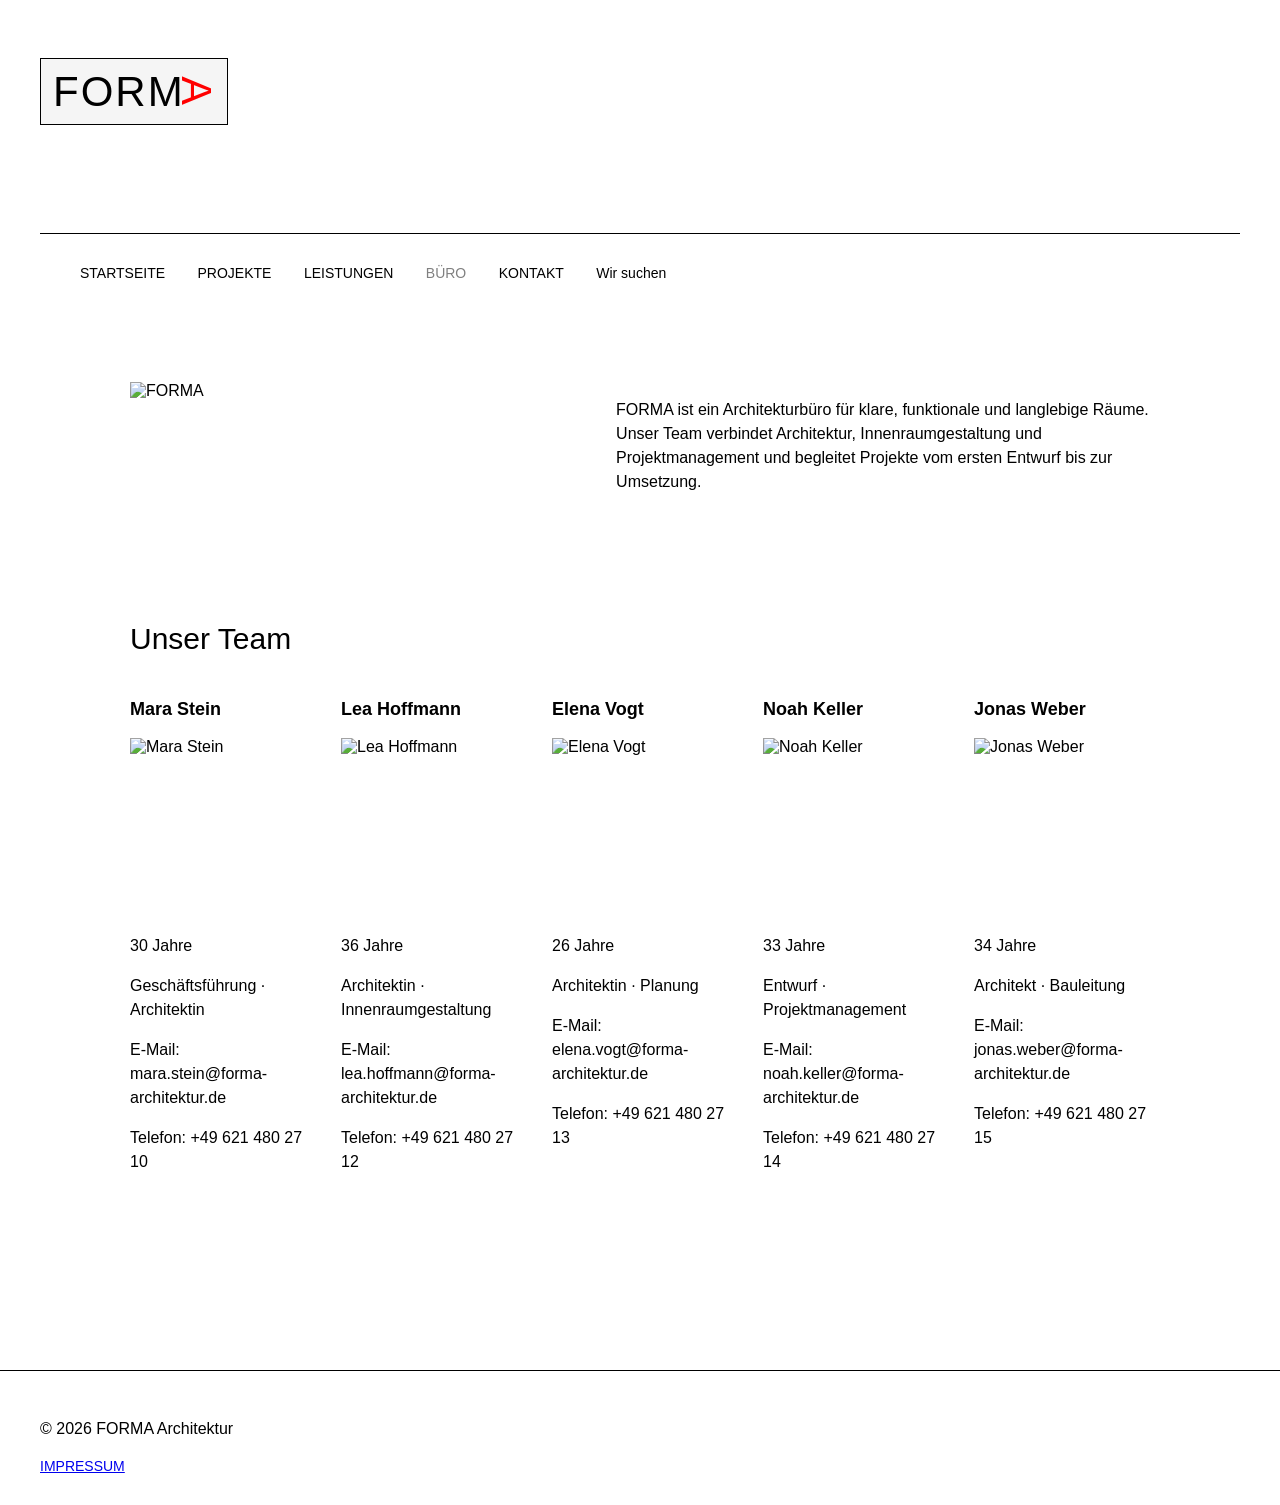
==== büro.html @ d7355c4c "Add files via upload" ====
<!DOCTYPE html>
<html>

<head>
 <meta charset="UTF-8"> 
 <meta name="viewport" content"widht=device-width, initial-scale=1.0">

    <title> FORMA Architektur </title>
    <link rel="stylesheet" href="style.css">
</head>
<body>
   <header> 
    <h1 class="logo">FORM<span class="logo-a">A</span></h1>
   <nav>
    <a href="index.html">STARTSEITE</a>
    <a href="projekte.html">PROJEKTE</a>
    <a href="leistungen.html">LEISTUNGEN</a>
    <a class="aktiv" href="büro.html">BÜRO</a>
    <a href="kontakt.html">KONTAKT</a>
    <a href="jobs.html">Wir suchen</a>
   </nav>
   </header>

   <main>
    <div="buero-intro">
   
    <section class="team">

     <img src="bilder/büro1.jpg" alt="FORMA">

     <p>
       FORMA ist ein Architekturbüro für klare, funktionale und
       langlebige Räume. Unser Team verbindet Architektur,
       Innenraumgestaltung und Projektmanagement und begleitet
       Projekte vom ersten Entwurf bis zur Umsetzung.
     </p>

     </section>
     

     <h2>Unser Team</h2>
    <section class="team"">


     <article>
     <h3>Mara Stein</h3>
     <img src="bilder/mara.jpg" alt="Mara Stein">
     <p>30 Jahre</p>
     <p>Geschäftsführung · Architektin</p> 
     <p>E-Mail: mara.stein@forma-architektur.de</p> 
     <p>Telefon: +49 621 480 27 10</p>

     </article>

     <article>
     <h3>Lea Hoffmann</h3>
     <img src="bilder/lea.jpg" alt="Lea Hoffmann">
     <p>36 Jahre</p>
     <p>Architektin · Innenraumgestaltung</p>
     <p>E-Mail: lea.hoffmann@forma-architektur.de</p>
     <p>Telefon: +49 621 480 27 12</p>

     </article>

     <article>

     <h3>Elena Vogt</h3>
    <img src="bilder/Elena.jpg" alt="Elena Vogt">
     <p>26 Jahre</p>
     <p>Architektin · Planung</p>
     <p>E-Mail: elena.vogt@forma-architektur.de</p>
     <p>Telefon: +49 621 480 27 13</p>

     </article>

     <article>
     <h3>Noah Keller</h3>
     <img src="bilder/noah.jpg" alt="Noah Keller">
     <p>33 Jahre</p>
     <p>Entwurf · Projektmanagement</p>
     <p>E-Mail: noah.keller@forma-architektur.de</p>
     <p>Telefon: +49 621 480 27 14</p>

     </article>
    
    
     <article>

     <h3>Jonas Weber</h3>
     <img src="bilder/jonas.jpg" alt="Jonas Weber">
     <p>34 Jahre</p>
     <p>Architekt · Bauleitung</p>
     <p>E-Mail: jonas.weber@forma-architektur.de</p>
     <p>Telefon: +49 621 480 27 15</p>

     </article>
    
     </section>

    </main>
<footer>
    <p>© 2026 FORMA Architektur</p>
    <a href="impressum.html">IMPRESSUM</a>
</footer>
</body>

</html>
---- style.css ----
* {
    box-sizing: border-box;
}

body {
    margin: 0;
    font-family: Arial, Helvetica, sans-serif;
    color: black;
    background-color: white;
}

header {
    padding: 30px 40px;
}

.logo {
    display: inline-block;
    padding: 8px 12px;
    background-color: rgb(245 245 245);
    border: 1px solid black;
    font-size: 42px;
    letter-spacing: 2px;
    font-weight: normal;
}

.logo-a {
    display: inline-block;
    color: red;
    font-size: 43px;
    transform: rotate(90deg) translateY(4px);
}

nav {
    margin-top: 80px;
    padding: 30px 40px;
    border-top: 1px solid black;
}

nav a {
    color: black;
    text-decoration: none;
    margin-right: 28px;
    font-size: 14px;
}
 
nav a:hover {
    opacity: 0.5;
}

main {
    max-width: 1100px;
    margin-inline: auto;
    padding: 40px;
}

h1 {
    font-size: 48px;
    font-weight: normal;
}

h2 {
    font-size: 30px;
    font-weight: normal;
}

h3 {
    font-size: 18px;
}

p {
    font-size: 16px;
    line-height: 1.5;
    max-width: 60ch;
}

img {
    max-width: 100%;
    height: auto;
    display: block;
}

main > img {
    width: 70%;
    max-height: 300px;
    object-fit: cover;
    margin: 30px 0;
}

section {
    margin-bottom: 60px;
}

.leistungen {
    display: flex;
    flex-wrap: wrap;
    gap: 25px;
}

.leistung {
    width: 30%;
    border: 1px solid black;
    padding: 25px;
    min-height: 150px;
}

footer {
    margin-top: 80px;
    padding: 30px 40px;
    border-top: 1px solid black;
}

footer a {
    font-size: 14px;
}

main a {
    color: red;
    text-decoration: none;
    border-bottom: 1px solid red;
}

main a:hover {
    opacity: 0.5;
}

.projekt-liste {
    display: flex;
    flex-wrap: wrap;
    gap: 30px;
}

.projekt {
    width: 18%;
}

.projekt img {
    width: 100%;
    height: 120px;
    object-fit: cover;
    margin: 0 0 10px 0;
}

.projekt h3 {
    font-size: 15px;
    margin-bottom: 8px;
}

.projekt p {
    font-size: 12px;
    line-height: 1.4;
}


.team-person p {
    font-size: 12px;
    line-height: 1.4;
}

.team {
    display: flex;
    gap: 35px;
}

.team article {
    width: 25%;
}

.team img {
    width: 100%;
    height: 180px;
    object-fit: cover;
    object-position: center;
}
.philosophie-grid {
    display: flex;
    gap: 40px;
    margin-top: 30px;
}

.philosophie-grid section {
    width: 33%;
}

.philosophie-grid h3 {
    border-top: 1px solid lightgray;
    padding-top: 15px;
}

.zurueck {
    display: inline-block;
    margin-top: 40px;
    color: red;
} 
nav a.aktiv { 
    color:gray;
}

.projekte {
    display: flex;
    gap: 20px;
}

.projekt {
    width: 25%;
}

.projekt img {
    width: 100%;
    height: 140px;
    object-fit: cover;
    margin-bottom: 12px;
}

.projekt h3 {
    font-size: 15px;
    margin: 8px 0;
}

.projekt p {
    font-size: 12px;
    line-height: 1.35em;
    margin: 5px 0;
}

.projekt a {
    color: red;
}

.grosses-bild {
    width: 50%;
    height: 320px;
    object-fit: cover;
    margin: 25px 0;
}

.bilder2 {
    display: flex;
    gap:20px;
    margin: 35px 0 40px 0;
}
.bilder2 img {
    width: 50%;
    height: 180px;
    object-fit: cover;
}
.leistungen{
    display: flex;
    gap: 40px;
    flex-wrap: wrap;
    border-top: 1px solid lightgray;
    padding-top: 30px;
}

.leistungen section {
    width: 28%;
     border: 1px solid lightgray;
    padding: 30px;
    
}


.buero-intro {
    display: flex;
    gap: 25px;
    align-items: stretch;
}

.buero-intro img {
    width: 50%;
    height: 220px;
    object-fit: cover;
}

.buero-intro p {
    width: 50%;
    font-size: 14px;
    line-height: 1.5;
    border-top: 1px solid lightgray;
    padding-top: 15px;
}
.kontakt {
    display: flex;
    gap: 40px;
    margin-top: 30px;
}

.kontakt section {
    width: 33%;
}

.kontakt {
    border-top: 1px solid lightgray;
    padding-top: 15px;
}
.impressum {
    display: flex;
    gap: 40px;
    margin-top: 30px;
}

.impressum section {
    width: 33%;
}

.impressum {
    border-top: 1px solid lightgray;
    padding-top: 15px;
}
.jobs {
    display: flex;
    gap: 40px;
    margin-top: 30px;
}

.jobs section {
    width: 33%;
}

.jobs {
    border-top: 1px solid lightgray;
    padding-top: 15px;
}
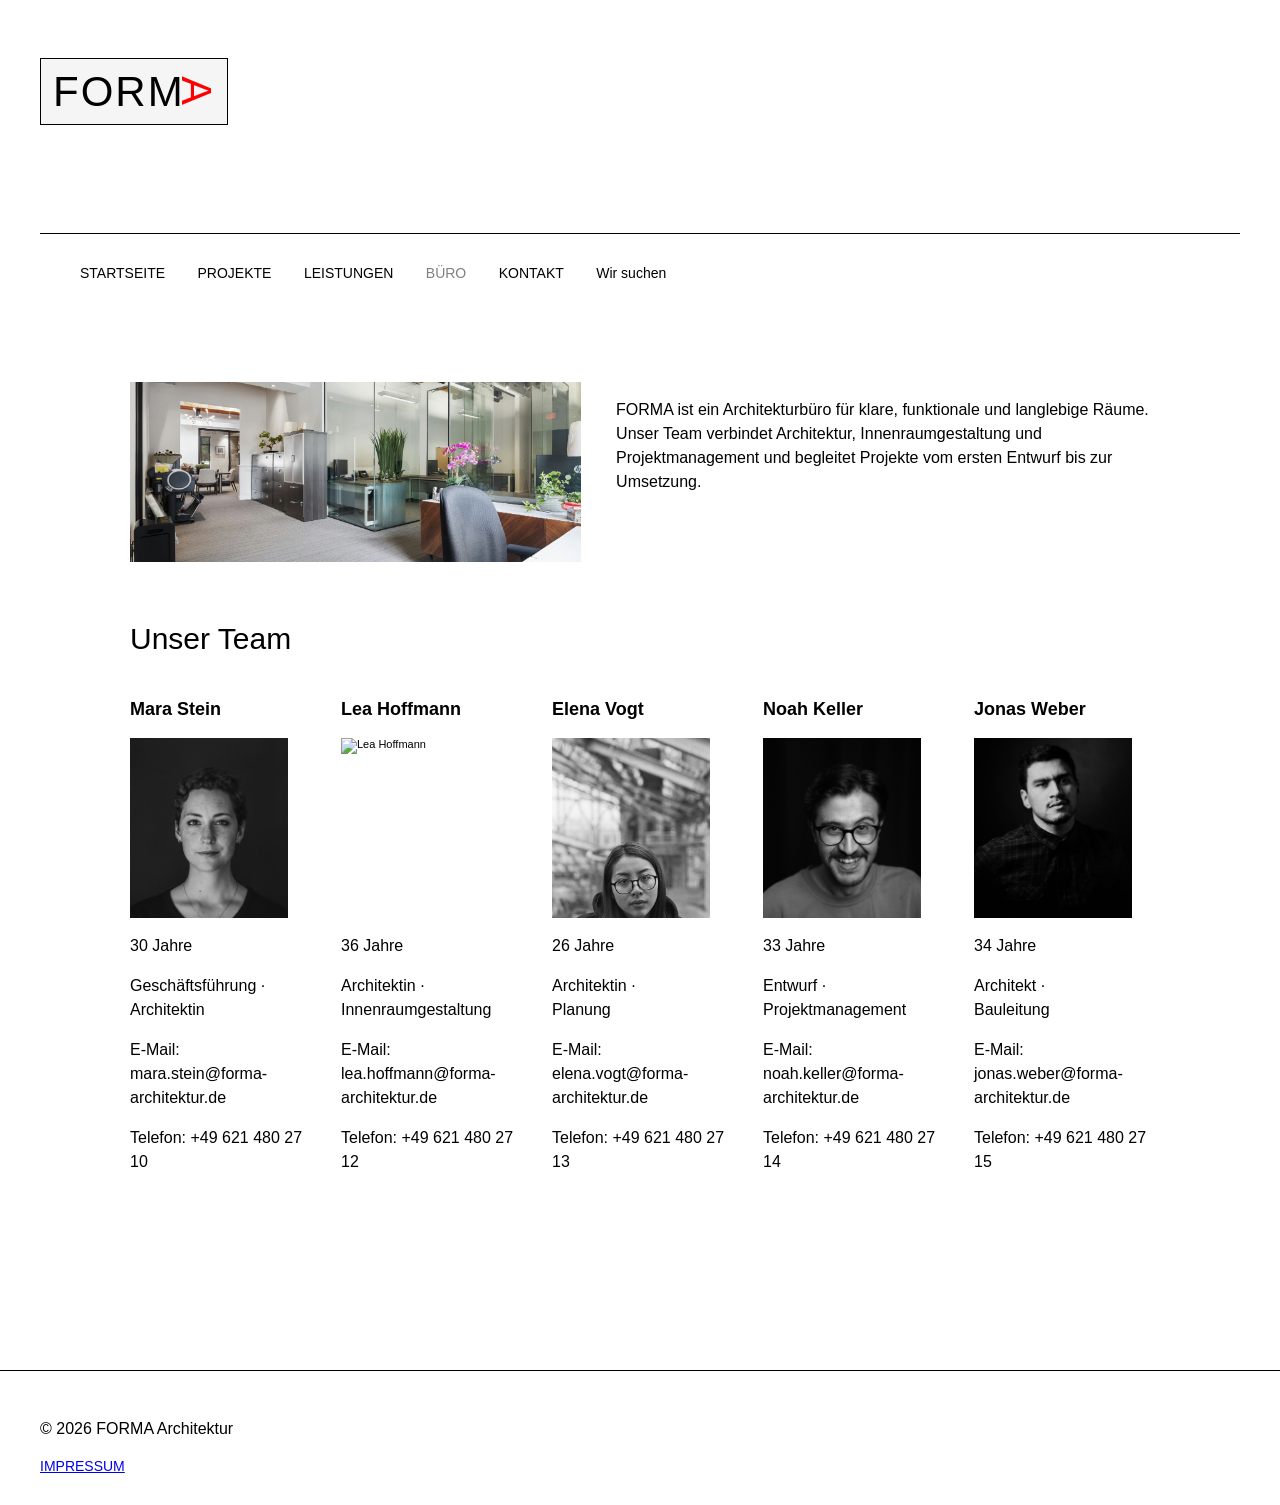
==== commit f631f8d6: "Add files via upload" ====
--- a/büro.html
+++ b/büro.html
@@ -39,7 +39,7 @@
      
 
      <h2>Unser Team</h2>
-    <section class="team"">
+    <section class="team">
 
 
      <article>
@@ -67,7 +67,7 @@
      <h3>Elena Vogt</h3>
     <img src="bilder/Elena.jpg" alt="Elena Vogt">
      <p>26 Jahre</p>
-     <p>Architektin · Planung</p>
+     <p>Architektin · <br> Planung</p>
      <p>E-Mail: elena.vogt@forma-architektur.de</p>
      <p>Telefon: +49 621 480 27 13</p>
 
@@ -89,7 +89,7 @@
      <h3>Jonas Weber</h3>
      <img src="bilder/jonas.jpg" alt="Jonas Weber">
      <p>34 Jahre</p>
-     <p>Architekt · Bauleitung</p>
+     <p>Architekt · <br> Bauleitung</p>
      <p>E-Mail: jonas.weber@forma-architektur.de</p>
      <p>Telefon: +49 621 480 27 15</p>
 
--- a/style.css
+++ b/style.css
@@ -152,21 +152,32 @@
 
 
 .team-person p {
-    font-size: 12px;
+    font-size: 11px;
     line-height: 1.4;
 }
 
 .team {
     display: flex;
     gap: 35px;
+    font-size: 11px;
 }
 
 .team article {
     width: 25%;
 }
+.team-liste {
+    display: flex;
+    flex-wrap: wrap;
+    gap: 40px 30px;
+}
+
+.team-person {
+    width: 30%;
+}
+
 
 .team img {
-    width: 100%;
+    width: 90%;
     height: 180px;
     object-fit: cover;
     object-position: center;
